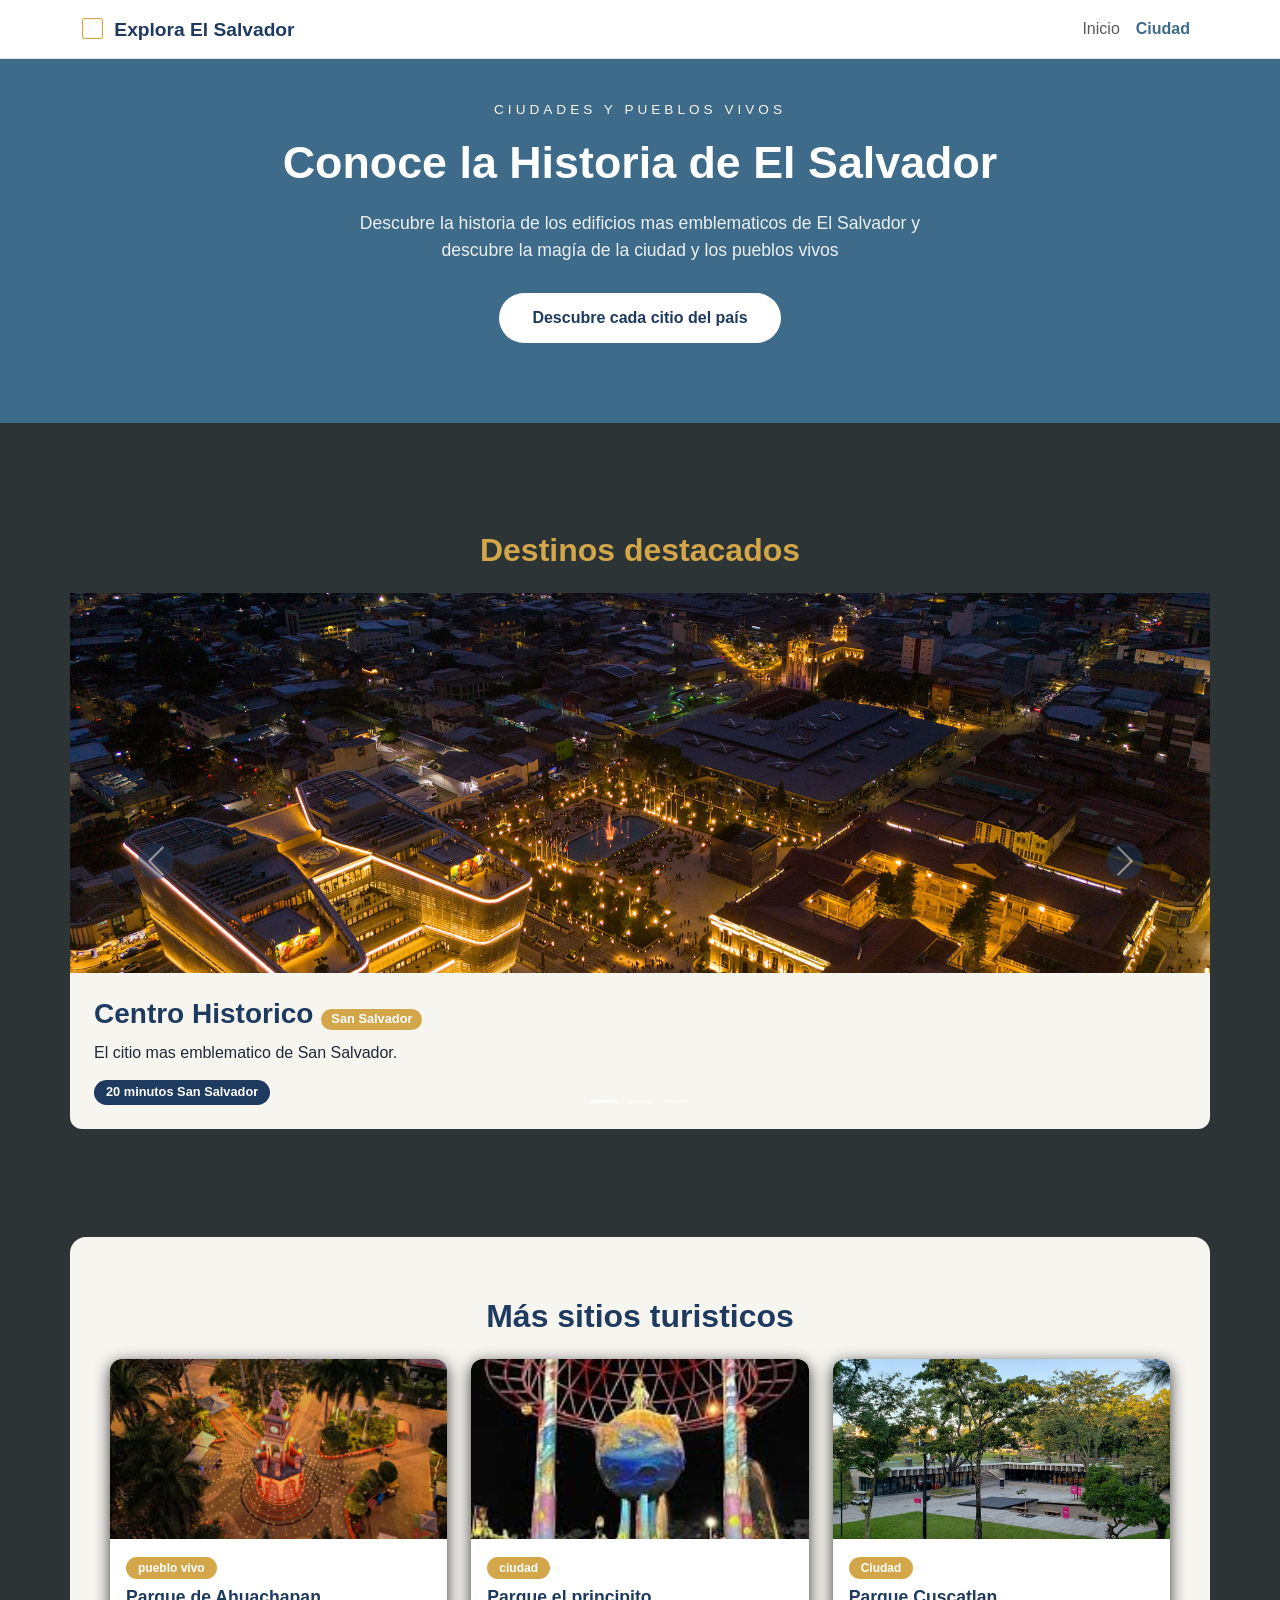
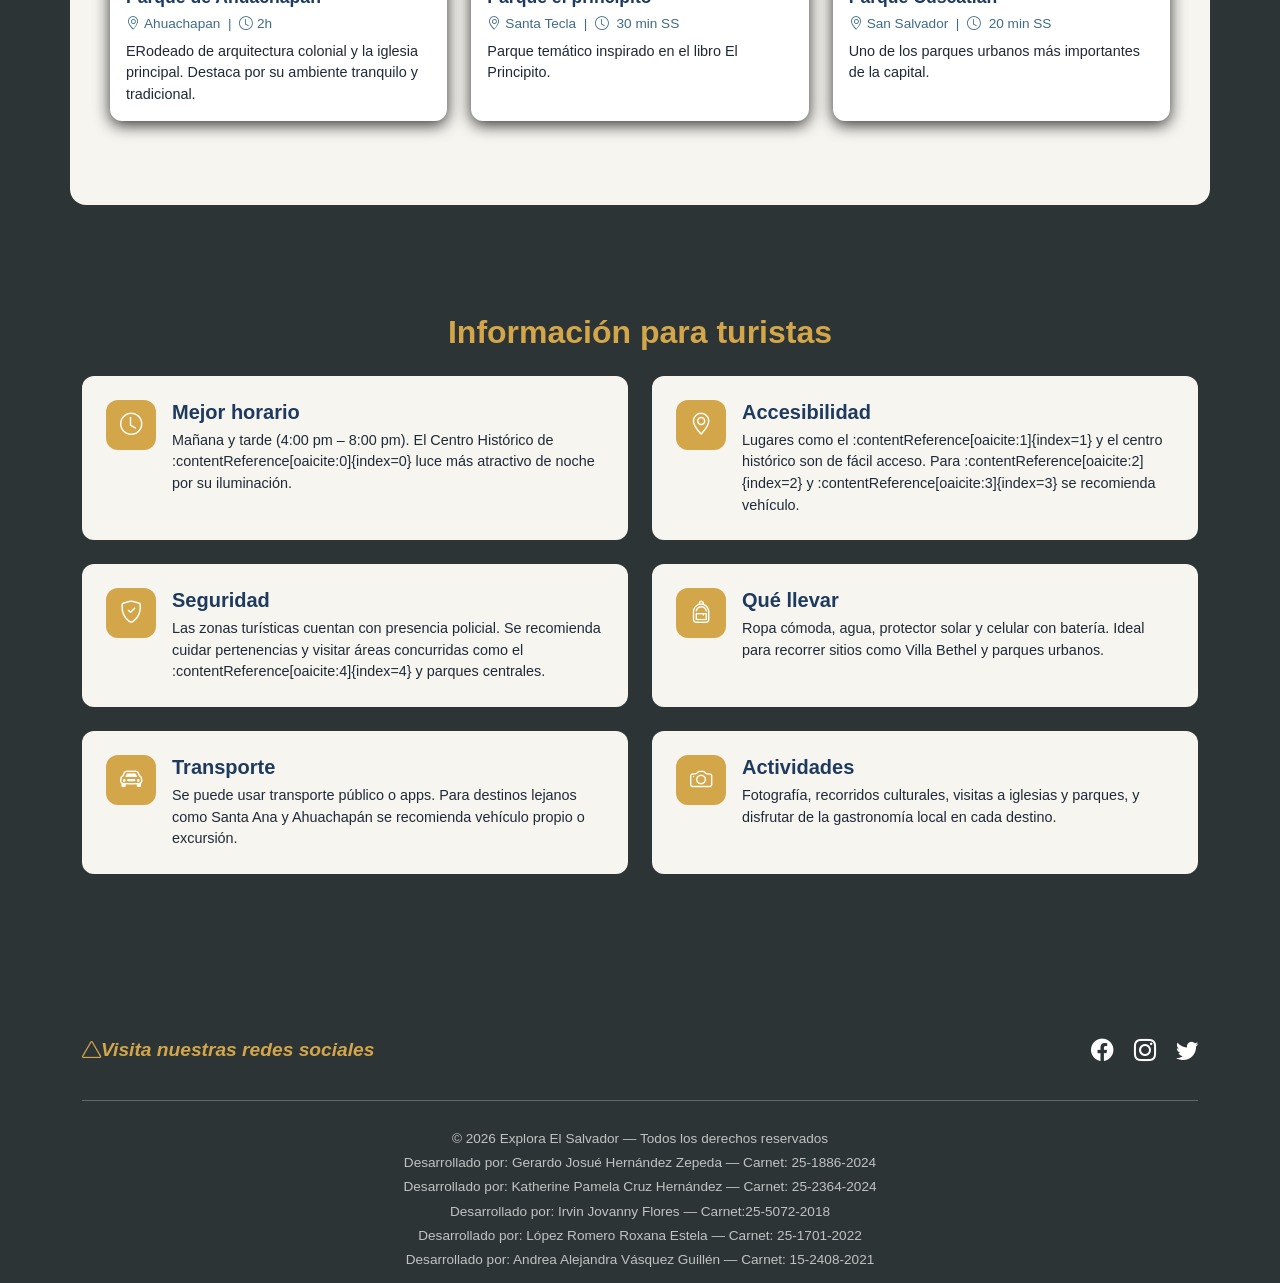
==== ciudad.html @ 95550ad3 "Actualizacion final" ====
<!DOCTYPE html>
<html lang="es">
<head>
    <meta charset="UTF-8">
    <meta name="viewport" content="width=device-width, initial-scale=1.0">
    <title>Ciudades</title>

    <link href="https://cdn.jsdelivr.net/npm/bootstrap@5.3.0/dist/css/bootstrap.min.css" rel="stylesheet"/>
    <link href="https://cdn.jsdelivr.net/npm/bootstrap-icons@1.11.0/font/bootstrap-icons.css" rel="stylesheet" />
    <link rel="stylesheet" href="estilo_ciudad.css"/>
</head>
<body>
    <nav id="menu-principal" class="navbar navbar-expand-lg navbar-light bg-white border-bottom fixed-top">
        <div class="container">
            <a class="navbar-brand" href="#">
                <i class="bi bi-square"></i>
                Explora El Salvador
            </a>

    <button class="navbar-toggler" type="button"
        data-bs-toggle="collapse"
        data-bs-target="#menu-nav">
        <span class="navbar-toggler-icon"></span>
    </button>

    <div class="collapse navbar-collapse" id="menu-nav">
        <ul class="navbar-nav ms-auto">
            <li class="nav-item">
                <a class="nav-link" href="index.html">Inicio</a>
            </li>
    <li class="nav-item">
        <a class="nav-link active" href="#">Ciudad</a>
    </li>
        </ul>
    </div>
        </div>
    </nav>

    <section id="bienvenida">
        <div class="container">
            <p id="subtitulo">Ciudades y Pueblos vivos</p>
            <h1 id="titulo">Conoce la Historia de El Salvador</h1>
            <p id="descripcion">
                Descubre la historia de los edificios mas emblematicos de El Salvador y descubre la magía de la ciudad y los pueblos vivos
            </p>
            <a href="#destinos" id="hero-btn" class="btn">Descubre cada citio del país</a>
        </div>
       
    </section>

    <section id="galeria" class="container my-5">
    <h2 class="text-center mb-4">Destinos destacados</h2>
    <div id="carrusel-principal" class="carousel slide" data-bs-ride="carousel">
        <div class="carousel-indicators">
            <button data-bs-target="#carrusel-principal" data-bs-slide-to="0" class="active"></button>
            <button data-bs-target="#carrusel-principal" data-bs-slide-to="1"></button>
            <button data-bs-target="#carrusel-principal" data-bs-slide-to="2"></button>
        </div>
        <!--Diapositiva -->
    <div class="carousel-inner">

    <!--Diapositiva 1-->
    <div class="carousel-item active">
        <div class="imagen-diapositiva">
            <img src="img/ch.jpg">
        </div>
        <div class="info-diapositiva">
        <h3 >Centro Historico<span class="badge altitud">San Salvador</span></h3>
        <p>El citio mas emblematico de San Salvador.</p>
  <div class="etiquetas">
    <span class="badge">20 minutos San Salvador</span>
  </div>
    </div>
    </div>

    <!--Diapositiva 2-->
    <div class="carousel-item">
    <div class="imagen-diapositiva">
        <img src="img/bt.jpg">
    </div>
    <div class="info-diapositiva">
    <h3>Villa Bethel<span class="badge altitud">Chalchuapa</span></h3>
    <p>Un pedacito de grecia en EL Salvador</p>
    <div class="etiquetas">
        <span class="badge">1 hora SS</span>
    </div>
    </div>
    </div>

        <!--Diapositiva 3-->
    <div class="carousel-item">
    <div class="imagen-diapositiva">
        <img src="img/san.jpg">
    </div>
    <div class="info-diapositiva">
    <h3>Catedral Santa Ana<span class="badge altitud">Santa Ana</span></h3>
    <p>na de las iglesias más impresionantes de El Salvador.</p>
    <div class="etiquetas">
        <span class="badge">1h 20min SS</span>
    </div>
    </div>
    </div>
    </div><!--fin carousel inner-->

    <button class="carousel-control-prev" data-bs-target="#carrusel-principal" data-bs-slide="prev">
        <span class="carousel-control-prev-icon"></span>
    </button>
    <button class="carousel-control-next" data-bs-target="#carrusel-principal" data-bs-slide="next">
        <span class="carousel-control-next-icon"></span>
    </button>
</div><!--fin del carrosel-->
    </section>

    <section id="destinos" class="container my-5">
        <h2 class="text-center mb-4">Más sitios turisticos</h2>
        <div class="row">

      
    <div class="col-md-4 mb-4">
        <div class="tarjeta-destino card h-100">
            <!--imagen de la tarjeta-->
            <div class="imagen-tarjeta">
                <img src="img/ahu.jpg">
            </div>
            <!--Contenido de la tarjeta-->
            <div class="card-body">
                <span class="badge etiqueta-categoria mb-2">pueblo vivo</span>
                <h5 class="card-title">Parque de Ahuachapan</h5>
                <p class="datos-lugar">
                    <i class="bi- bi-geo-alt"></i>Ahuachapan 
                    &nbsp;|&nbsp;
                    <i class="bi bi-clock"></i>2h
                </p>

                <p class="card-text">ERodeado de arquitectura colonial y la iglesia principal.
                    Destaca por su ambiente tranquilo y tradicional.
                </p>
            </div>
        </div>
    </div>
                
    <div class="col-md-4 mb-4">
        <div class="tarjeta-destino card h-100">
            <!--imagen de la tarjeta-->
            <div class="imagen-tarjeta">
                <img src="img/pp.jpg">
            </div>
            <!--Contenido de la tarjeta-->
            <div class="card-body">
                <span class="badge etiqueta-categoria mb-2">ciudad</span>
                <h5 class="card-title">Parque el principito</h5>
                <p class="datos-lugar">
                    <i class="bi- bi-geo-alt"></i>Santa Tecla  
                    &nbsp;|&nbsp;
                    <i class="bi bi-clock"></i> 30 min SS
                </p>

                <p class="card-text">Parque temático inspirado en el libro El Principito.</p>
            </div>
        </div>
    </div>
                
    <div class="col-md-4 mb-4">
        <div class="tarjeta-destino card h-100">
            <!--imagen de la tarjeta-->
            <div class="imagen-tarjeta">
                <img src="img/pc.jpg">
            </div>
            <!--Contenido de la tarjeta-->
            <div class="card-body">
                <span class="badge etiqueta-categoria mb-2">Ciudad</span>
                <h5 class="card-title">Parque Cuscatlan</h5>
                <p class="datos-lugar">
                    <i class="bi- bi-geo-alt"></i>San Salvador 
                    &nbsp;|&nbsp;
                    <i class="bi bi-clock"></i> 20 min SS
                </p>

                <p class="card-text">Uno de los parques urbanos más importantes de la capital.</p>
            </div>
        </div>
    </div>

        </div>
    </section>

<!-- DATOS IMPORTANTES (Tips para el visitante) -->
<section id="datos-importantes" class="my-5">
  <div class="container">

    <h2 class="text-center mb-4">Información para turistas</h2>

    <div class="row">

      <!-- Tarjeta 1: Mejor horario -->
      <div class="col-md-6 mb-4">
        <div class="tarjeta-info">
          <div class="icono-info">
            <i class="bi bi-clock"></i>
          </div>
          <div class="texto-info">
            <h5>Mejor horario</h5>
            <p>Mañana y tarde (4:00 pm – 8:00 pm). El Centro Histórico de :contentReference[oaicite:0]{index=0} luce más atractivo de noche por su iluminación.</p>
          </div>
        </div>
      </div>

      <!-- Tarjeta 2: Accesibilidad -->
      <div class="col-md-6 mb-4">
        <div class="tarjeta-info">
          <div class="icono-info">
            <i class="bi bi-geo-alt"></i>
          </div>
          <div class="texto-info">
            <h5>Accesibilidad</h5>
            <p>Lugares como el :contentReference[oaicite:1]{index=1} y el centro histórico son de fácil acceso. Para :contentReference[oaicite:2]{index=2} y :contentReference[oaicite:3]{index=3} se recomienda vehículo.</p>
          </div>
        </div>
      </div>

      <!-- Tarjeta 3: Seguridad -->
      <div class="col-md-6 mb-4">
        <div class="tarjeta-info">
          <div class="icono-info">
            <i class="bi bi-shield-check"></i>
          </div>
          <div class="texto-info">
            <h5>Seguridad</h5>
            <p>Las zonas turísticas cuentan con presencia policial. Se recomienda cuidar pertenencias y visitar áreas concurridas como el :contentReference[oaicite:4]{index=4} y parques centrales.</p>
          </div>
        </div>
      </div>

      <!-- Tarjeta 4: Qué llevar -->
      <div class="col-md-6 mb-4">
        <div class="tarjeta-info">
          <div class="icono-info">
            <i class="bi bi-backpack"></i>
          </div>
          <div class="texto-info">
            <h5>Qué llevar</h5>
            <p>Ropa cómoda, agua, protector solar y celular con batería. Ideal para recorrer sitios como Villa Bethel y parques urbanos.</p>
          </div>
        </div>
      </div>

      <!-- Tarjeta 5: Transporte -->
      <div class="col-md-6 mb-4">
        <div class="tarjeta-info">
          <div class="icono-info">
            <i class="bi bi-car-front"></i>
          </div>
          <div class="texto-info">
            <h5>Transporte</h5>
            <p>Se puede usar transporte público o apps. Para destinos lejanos como Santa Ana y Ahuachapán se recomienda vehículo propio o excursión.</p>
          </div>
        </div>
      </div>

      <!-- Tarjeta 6: Actividades -->
      <div class="col-md-6 mb-4">
        <div class="tarjeta-info">
          <div class="icono-info">
            <i class="bi bi-camera"></i>
          </div>
          <div class="texto-info">
            <h5>Actividades</h5>
            <p>Fotografía, recorridos culturales, visitas a iglesias y parques, y disfrutar de la gastronomía local en cada destino.</p>
          </div>
        </div>
      </div>

    </div><!-- fin row -->

  </div>
</section>

  <footer id="pie-de-pagina">
    <div class="container">
        <div class="fila-superior row align-items-center py-3">
            <div class="col-md-6">
                <p class="logo-pie">
                    <i class="bi bi-triangle">Visita nuestras redes sociales</i>
                </p>
            </div>
            <div class="col-md-6 text-md-end">
                <a href="#" class="icono-red"><i class="bi bi-facebook"></i></a>
                 <a href="#" class="icono-red"><i class="bi bi-instagram"></i></a>
                  <a href="#" class="icono-red"><i class="bi bi-twitter"></i></a>
            </div>
            
        </div>
        <hr class="linea-divisora"/>
        <div class="fila-inferior text-center py-2">
        <p>© 2026 Explora El Salvador — Todos los derechos reservados</p>
        <p>Desarrollado por: Gerardo Josué Hernández Zepeda — Carnet: 25-1886-2024</p>
        <p>Desarrollado por: Katherine Pamela Cruz Hernández — Carnet: 25-2364-2024</p>
        <p>Desarrollado por: Irvin Jovanny Flores  — Carnet:25-5072-2018 </p>
        <p>Desarrollado por: López Romero Roxana Estela  — Carnet: 25-1701-2022</p>
        <p>Desarrollado por:  Andrea Alejandra Vásquez Guillén — Carnet: 15-2408-2021</p>
      </div>
    </div>
  </footer>
        <script src="https://cdn.jsdelivr.net/npm/bootstrap@5.3.0/dist/js/bootstrap.bundle.min.js"></script>
</body>
</html>
---- estilo_ciudad.css ----
:root{
    --azul-profundo:  #1E3A5F;
    --azul-suave:     #3E6B8A;
    --dorado:         #D4A64A;
    --blanco-suave:   #F7F5F0;
    --texto-oscuro:   #1F2937;
}

*{
    margin: 0;
    padding: 0;
    box-sizing: border-box;
}
body{
    font-family: Verdana, Geneva, Tahoma, sans-serif;
    color: var(--texto-oscuro);
    padding-top: 70;
    background-color: #2D3436;
}
#menu-principal{
    border-bottom:2px solid var(--verde-suave);
}
#menu-principal .navbar-brand{
    color: var(--azul-profundo);
    font-weight: 700;
    font-size: 1.2rem;
}
#menu-principal .navbar-brand i{
    color: var(--dorado);
    margin-right: 6px;
    font-size: 1.3rem;
}
#menu-principal .navbar-link{
    color: var(--texto-oscuro);
    font-weight: 500;
    margin-left: 10px;
    transition: color 0.3s;
}
#menu-principal .nav-link:hover{
    color: var(--dorado);
}
#menu-principal .nav-link.active{
    color: var(--azul-suave);
    font-weight: 700;
    border-bottom: 2px solid var(--verde-claro);
}
#bienvenida {
  background-color: var(--azul-suave);
  color: white;
  padding: 100px 0 80px 0;
  position: relative;
  overflow: hidden;
  text-align: center;
}

#subtitulo {
  font-size: 0.85rem;
  letter-spacing: 4px;
  text-transform: uppercase;
  color: var(--blanco-suave);
  margin-bottom: 16px;
}

#titulo {
  font-size: 2.8rem;
  font-weight: 800;
  margin-bottom: 20px;
  line-height: 1.2;
}

#descripcion {
  font-size: 1.1rem;
  max-width: 600px;
  margin: 0 auto 30px auto;
  opacity: 0.9;
}

#hero-btn {
  background-color: white;
  color: var(--azul-profundo);
  font-weight: 700;
  padding: 12px 32px;
  border-radius: 30px;
  text-decoration: none;
  transition: background-color 0.3s;
}

#hero-btn:hover {
  background-color: var(--blanco-suave);
}

 #galeria {
    padding: 60px 0;
  }

  #galeria h2 {
    color: var(--dorado);
    font-weight: 700;
    margin-bottom: 30px;
  }

  .imagen-diapositiva {
    width: 100%;
    height: 380px;
    background-color: var(--azul-suave);
    border-radius: 12px 12px 0 0;
  }

  .imagen-diapositiva img {
  width: 100%;
  height: 100%;
  object-fit: cover; 
  display: block;
}

  /* Bloque de info debajo de la imagen */
  .info-diapositiva {
    background-color: var(--blanco-suave);
    padding: 24px;
    border-radius: 0 0 12px 12px;
  }

  .info-diapositiva h3 {
    color: var(--azul-profundo);
    font-weight: 700;
    margin-bottom: 10px;
  }

  .info-diapositiva p {
    color: var(--texto-oscuro);
    margin-bottom: 14px;
  }


  .altitud {
    background-color: var(--dorado);
    color: white;
    font-size: 0.8rem;
    padding: 4px 10px;
    border-radius: 20px;
    margin-left: 8px;
  }

  .etiquetas .badge {
    background-color: var(--azul-profundo);
    color: white;
    margin-right: 6px;
    padding: 6px 12px;
    border-radius: 20px;
    font-size: 0.8rem;
  }

  /* Flechas del carrusel */
  .carousel-control-prev-icon,
  .carousel-control-next-icon {
    background-color: var(--azul-profundo);
    border-radius: 50%;
    padding: 18px;
  }


  .carousel-indicators button {
    background-color: var(--dorado);
    width: 10px;
    height: 10px;
    border-radius: 50%;
  }

  #destinos{
    padding: 60px 40px;
    background-color: var(--blanco-suave);
    border-radius: 16px;
  }
  #destinos h2{
    color: var(--azul-profundo);
    font-weight: 700;
    margin-bottom: 30px;
  }
  .tarjeta-destino{
    border: none;
    border-radius: 12px;
    box-shadow: 0 4px 16px rgba(0, 0, 0,.8);
    transition: transform 0.3s;
    overflow: hidden;
  }
  .tarjeta-destino:hover{
    transform: translateY(-6px);
  }
  .imagen-tarjeta{
    height: 180px;
  }
 .imagen-tarjeta img {
  width: 100%;
  height: 100%;
  object-fit: cover;
  display: block;
}

  /*editar esta parte porque iran imagenes reales*/
.etiqueta-categoria{
    background-color: var(--dorado);
    color: white;
    padding: 5px 12px;
    border-radius: 20px;
    font-size: 0.75rem;
}

.tarjeta-destino .card-title{
    color: var(--azul-profundo);
    font-weight: 700;
    font-size: 1.1rem;
    margin-bottom: 6px;
}
.datos-lugar{
    color: var(--azul-suave);
    font-size: 0.85rem;
    margin-bottom: 6px;
}
.datos-lugar i{
    margin-right: 4px;
}
.tarjeta-destino .card-text{
    color: var(--texto-oscuro);
    font-size: 0.9rem;
}

#datos-importantes{
padding: 60px 0;
background-color:#2D3436;
}
#datos-importantes h2{
    color: var(--dorado);
    font-weight: 700;
    margin-bottom: 30px;
}
.tarjeta-info{
    display: flex;
    align-items: flex-start;
    gap: 16px;
    background-color: var(--blanco-suave);
    padding: 24px;
    border-radius: 12px;
    height: 100%;
    transition: transform 0.3s;
}
.tarjeta-info:hover{
    transform: translateY(-4px);
}
.icono-info{
    background-color: var(--dorado);
    color: white;
    width: 50px;
    height: 50px;
    border-radius: 12px;
    display: flex;
    align-items: center;
    justify-content: center;
    font-size: 1.4rem;
    flex-shrink: 0;
}
.texto-info h5{
    color: var(--azul-profundo);
    font-weight:700;
    margin-bottom: 6px;
}
.texto-info p{
    color: var(--texto-oscuro);
    font-size: 0.9rem;
    margin: 0;
}

#pie-de-pagina{
    background-color:#2D3436;
    color: white;
    margin-top: 60px;
}
.fila-superior{
    padding: 20px 0;
}
.logo-pie{
    font-size: 1.1rem;
    font-weight: 700;
    color: white;
    margin:0;
}
.logo-pie i{
    color: var(--dorado);
    margin-right: 8px;
    font-size: 1.2rem;
}
.icono-red{
    color: white;
    font-size: 1.4rem;
    margin-left: 16px;
    transition: color 0.3s;
    text-decoration: none;
}
.icono-red:hover{
    color: var(--dorado);
}
.linea-divisoria{
    border-color: rgba(255, 255, 255, 0.15);
    margin: 0;
}
.fila-inferior p{
    margin: 4px 0;
    font-size: 0.85rem;
    color:rgba(255, 255, 255, 0.7);
}
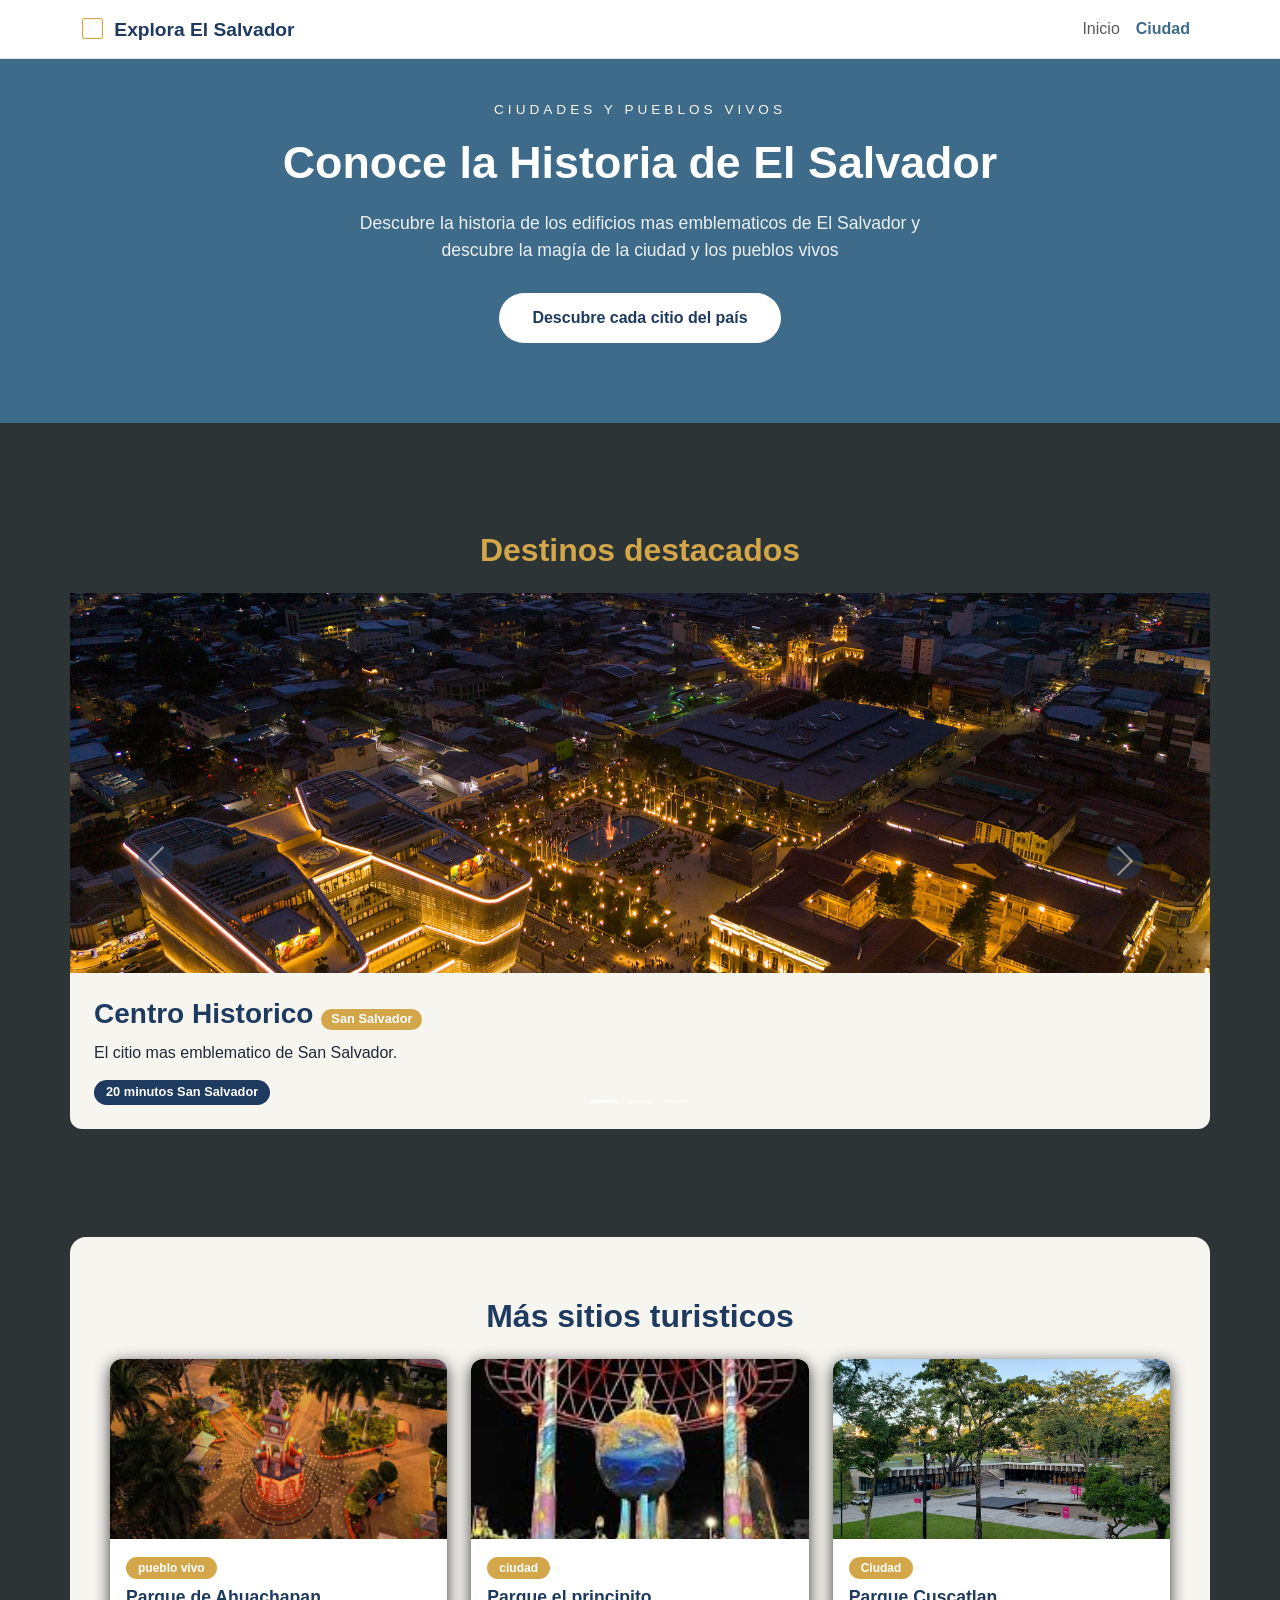
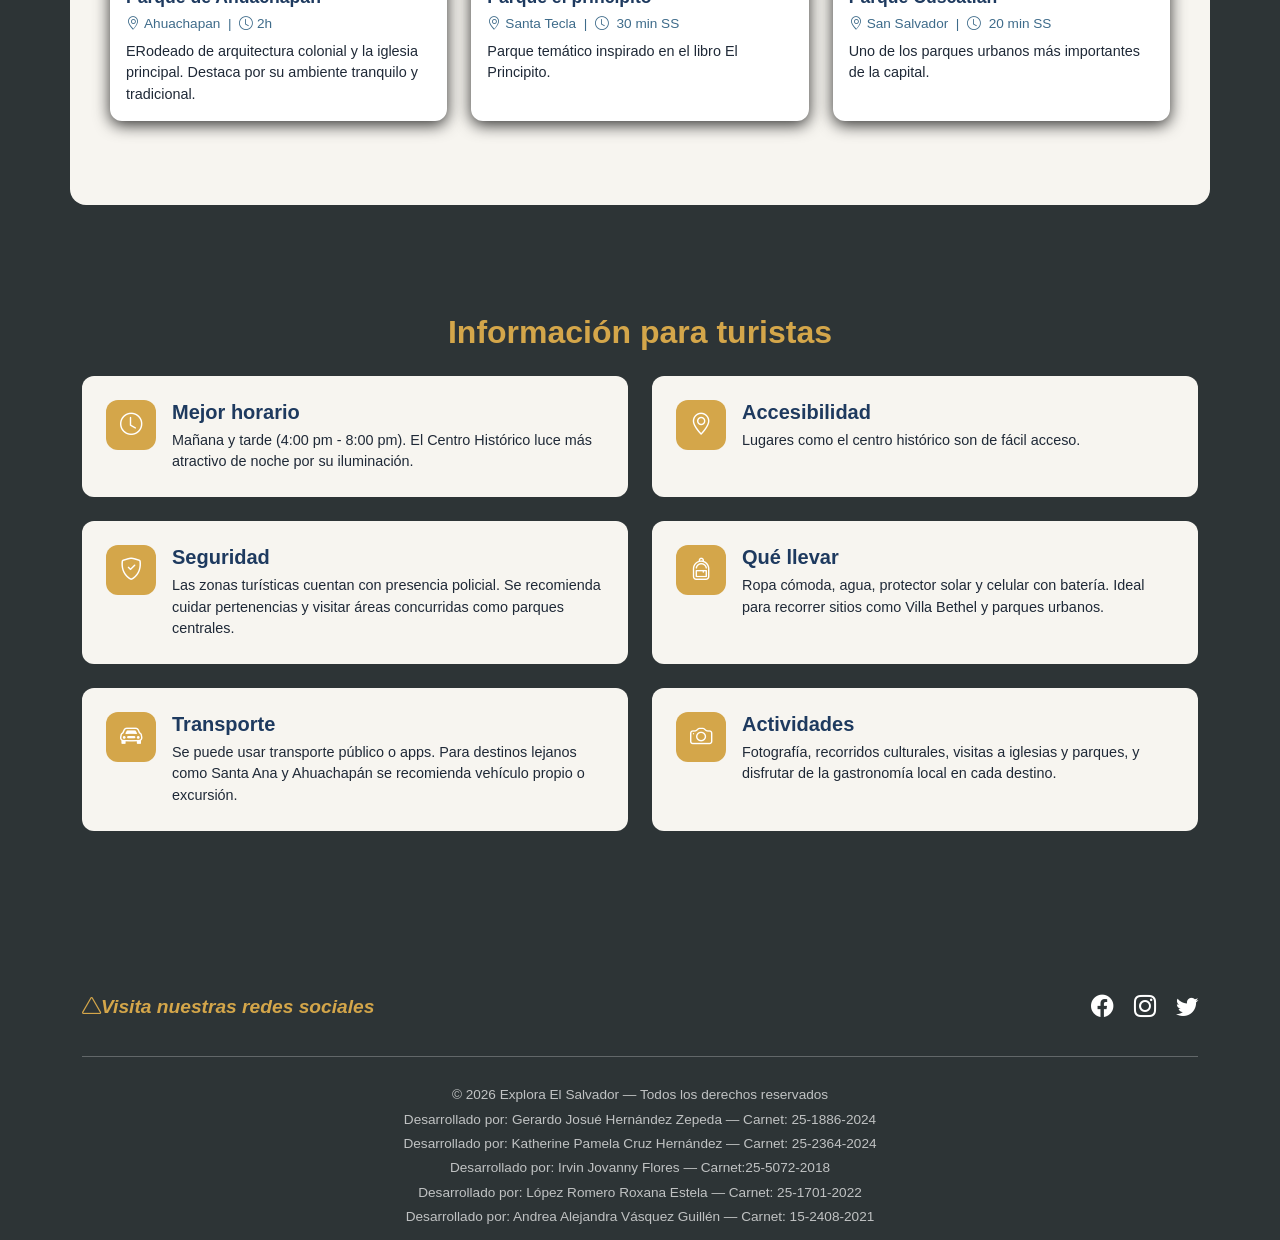
==== commit 39276a7a: "correpcion de sintaxis" ====
--- a/ciudad.html
+++ b/ciudad.html
@@ -200,7 +200,7 @@
           </div>
           <div class="texto-info">
             <h5>Mejor horario</h5>
-            <p>Mañana y tarde (4:00 pm – 8:00 pm). El Centro Histórico de :contentReference[oaicite:0]{index=0} luce más atractivo de noche por su iluminación.</p>
+            <p>Mañana y tarde (4:00 pm - 8:00 pm). El Centro Histórico luce más atractivo de noche por su iluminación.</p>
           </div>
         </div>
       </div>
@@ -213,7 +213,7 @@
           </div>
           <div class="texto-info">
             <h5>Accesibilidad</h5>
-            <p>Lugares como el :contentReference[oaicite:1]{index=1} y el centro histórico son de fácil acceso. Para :contentReference[oaicite:2]{index=2} y :contentReference[oaicite:3]{index=3} se recomienda vehículo.</p>
+            <p>Lugares como el centro histórico son de fácil acceso.</p>
           </div>
         </div>
       </div>
@@ -226,7 +226,7 @@
           </div>
           <div class="texto-info">
             <h5>Seguridad</h5>
-            <p>Las zonas turísticas cuentan con presencia policial. Se recomienda cuidar pertenencias y visitar áreas concurridas como el :contentReference[oaicite:4]{index=4} y parques centrales.</p>
+            <p>Las zonas turísticas cuentan con presencia policial. Se recomienda cuidar pertenencias y visitar áreas concurridas como parques centrales.</p>
           </div>
         </div>
       </div>
